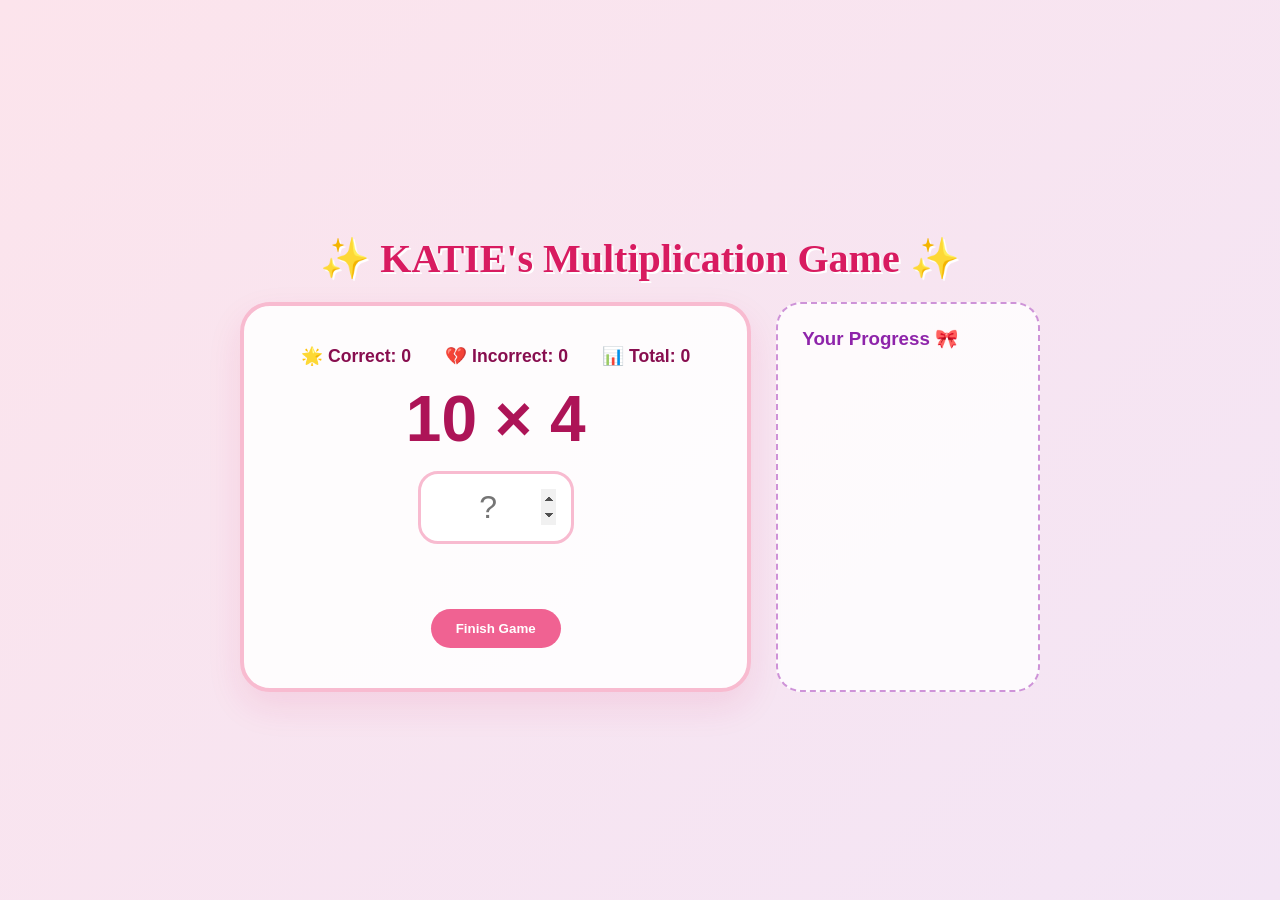
==== index.html @ 74494a63 "First AI project - Multiplication Game" ====
<!DOCTYPE html>
<html lang="en">
<head>
    <meta charset="UTF-8">
    <meta name="viewport" content="width=device-width, initial-scale=1.0">
    <title>KATIE's Multiplication Game</title>
    <link rel="stylesheet" href="style.css">
</head>
<body>

    <h1>✨ KATIE's Multiplication Game ✨</h1>

    <div class="main-wrapper">
        <div class="game-container" id="game-box">
            <div id="game-screen">
                <div class="score-board">
                    <span>🌟 Correct: <span id="score">0</span></span>
                    <span>💔 Incorrect: <span id="wrong-score">0</span></span>
                    <span>📊 Total: <span id="total">0</span></span>
                </div>
                
                <div class="problem" id="problem">...</div>
                
                <input type="number" id="answer" placeholder="?" autofocus>
                
                <div id="impact-msg" class="impact-msg"></div>
                
                <button onclick="showResults()">Finish Game</button>
            </div>

            <div id="results-screen">
                <h2 style="color: #d81b60;">Final Results! 👑</h2>
                <p>Correct: <span id="res-correct">0</span></p>
                <p>Incorrect: <span id="res-wrong">0</span></p>
                <p>Total: <span id="res-total">0</span></p>
                <p style="font-size: 2rem; color: #ad1457;">Accuracy: <span id="res-percent">0</span>%</p>
                <button onclick="location.reload()">Try Again!</button>
            </div>
        </div>

        <div class="history-container">
            <h3 style="margin-top:0; color: #8e24aa;">Your Progress 🎀</h3>
            <div class="history-list" id="history-list"></div>
        </div>
    </div>

<script src="script.js"></script>

</body>
</html>
---- style.css ----
body {
    font-family: 'Segoe UI', Tahoma, Geneva, Verdana, sans-serif;
    display: flex;
    flex-direction: column;
    justify-content: center;
    align-items: center;
    height: 100vh;
    margin: 0;
    background: linear-gradient(135deg, #fce4ec 0%, #f3e5f5 100%);
    color: #4a148c;
    transition: background-color 0.3s ease;
}

.flash-correct { background-color: #c8e6c9 !important; }
.flash-incorrect { background-color: #ffcdd2 !important; }

h1 {
    color: #d81b60;
    text-shadow: 2px 2px #ffffff;
    font-size: 2.5rem;
    margin-bottom: 20px;
    font-family: 'Comic Sans MS', 'cursive';
}

.main-wrapper {
    display: flex;
    gap: 25px;
    max-width: 800px;
    width: 95%;
}

.game-container {
    background: rgba(255, 255, 255, 0.9);
    padding: 2.5rem;
    border-radius: 30px;
    border: 4px solid #f8bbd0;
    box-shadow: 0 15px 35px rgba(216, 27, 96, 0.1);
    text-align: center;
    flex: 2;
    position: relative;
}

.history-container {
    background: rgba(255, 255, 255, 0.8);
    padding: 1.5rem;
    border-radius: 25px;
    border: 2px dashed #ce93d8;
    flex: 1;
    display: flex;
    flex-direction: column;
    max-height: 420px;
}

.problem {
    font-size: 4rem;
    font-weight: bold;
    margin: 15px 0;
    color: #ad1457;
}

input {
    font-size: 2rem;
    width: 120px;
    padding: 15px;
    border: 3px solid #f8bbd0;
    border-radius: 20px;
    text-align: center;
    outline: none;
    color: #ad1457;
}

.score-board {
    display: flex;
    justify-content: space-around;
    font-weight: bold;
    margin-bottom: 15px;
    color: #880e4f;
    font-size: 1.1rem;
}

.impact-msg {
    font-size: 1.2rem;
    font-weight: bold;
    height: 30px;
    margin-top: 10px;
}

button {
    margin-top: 25px;
    padding: 12px 25px;
    background-color: #f06292;
    color: white;
    border: none;
    border-radius: 50px;
    cursor: pointer;
    font-weight: bold;
}

.history-list { overflow-y: auto; text-align: left; margin-top: 10px; }
.history-item { padding: 8px; border-bottom: 1px solid #fce4ec; }
.history-success { color: #43a047; font-weight: bold; }
.history-fail { color: #e91e63; font-weight: bold; }

#results-screen { display: none; }
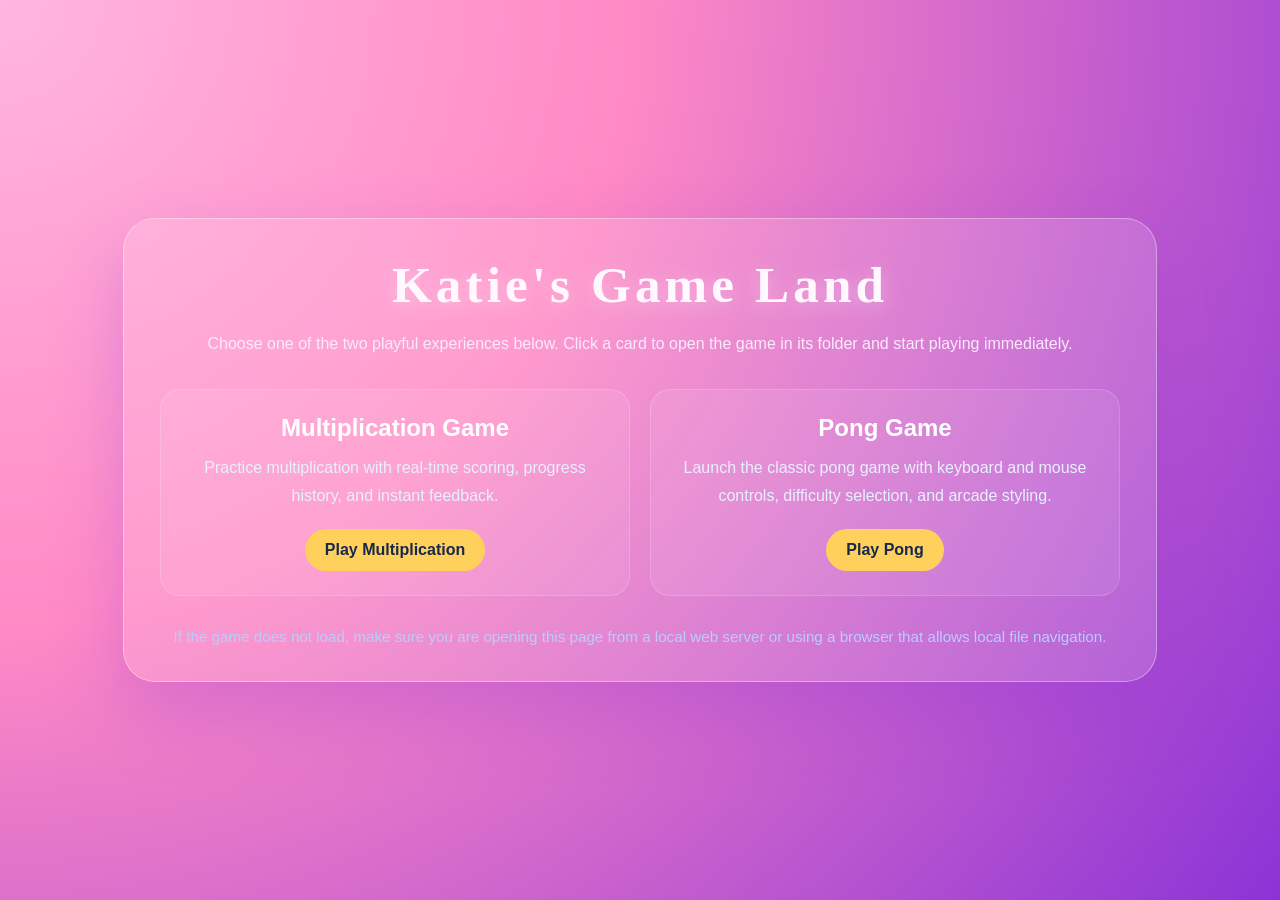
==== commit e97d8f9c: "Add main page Co-authored-by: Copilot <copilot@github.com>" ====
--- a/index.html
+++ b/index.html
@@ -1,50 +1,113 @@
-<!DOCTYPE html>
+﻿<!DOCTYPE html>
 <html lang="en">
 <head>
-    <meta charset="UTF-8">
-    <meta name="viewport" content="width=device-width, initial-scale=1.0">
-    <title>KATIE's Multiplication Game</title>
-    <link rel="stylesheet" href="style.css">
+  <meta charset="UTF-8">
+  <meta name="viewport" content="width=device-width, initial-scale=1.0">
+  <title>Katie's Game Land</title>
+  <style>
+    body {
+      margin: 0;
+      min-height: 100vh;
+      display: flex;
+      justify-content: center;
+      align-items: center;
+      font-family: 'Segoe UI', Arial, sans-serif;
+      background: radial-gradient(circle at top left, #ffb6e0 0%, #ff8ac5 40%, #8b33d6 100%);
+      color: #ffffff;
+    }
+    .app-shell {
+      width: min(100%, 960px);
+      padding: 36px;
+      border-radius: 32px;
+      background: rgba(255,255,255,0.14);
+      box-shadow: 0 30px 70px rgba(139, 51, 214, 0.28);
+      backdrop-filter: blur(14px);
+      text-align: center;
+      border: 1px solid rgba(255,255,255,0.35);
+    }
+    h1 {
+      margin: 0 0 16px;
+      font-size: clamp(2.4rem, 4vw, 4.2rem);
+      letter-spacing: 0.08em;
+      color: #fff9ff;
+      text-shadow: 0 4px 20px rgba(255, 255, 255, 0.35);
+      font-family: 'Brush Script MT', cursive;
+    }
+    p {
+      margin: 0 0 32px;
+      color: #fbe9ff;
+      font-size: 1rem;
+      line-height: 1.7;
+    }
+    .grid {
+      display: grid;
+      grid-template-columns: repeat(auto-fit, minmax(240px, 1fr));
+      gap: 20px;
+    }
+    .card {
+      padding: 24px;
+      border-radius: 20px;
+      border: 1px solid rgba(255,255,255,0.16);
+      background: rgba(255,255,255,0.08);
+      transition: transform 0.3s ease, background 0.3s ease, border-color 0.3s ease;
+    }
+    .card:hover {
+      transform: translateY(-6px);
+      background: rgba(255,255,255,0.14);
+      border-color: rgba(255,255,255,0.30);
+    }
+    .card h2 {
+      margin: 0 0 12px;
+      font-size: 1.5rem;
+    }
+    .card p {
+      margin: 0 0 20px;
+      color: #e8f0ff;
+    }
+    .card a {
+      display: inline-flex;
+      align-items: center;
+      justify-content: center;
+      padding: 12px 20px;
+      border-radius: 999px;
+      border: none;
+      text-decoration: none;
+      font-weight: 700;
+      color: #182848;
+      background: #ffd15c;
+      transition: transform 0.2s ease, box-shadow 0.2s ease;
+    }
+    .card a:hover {
+      transform: translateY(-2px);
+      box-shadow: 0 14px 25px rgba(0,0,0,0.15);
+    }
+    .small-note {
+      margin-top: 32px;
+      font-size: 0.95rem;
+      color: #b8cdff;
+    }
+  </style>
 </head>
 <body>
+  <div class="app-shell">
+    <h1>Katie's Game Land</h1>
+    <p>Choose one of the two playful experiences below. Click a card to open the game in its folder and start playing immediately.</p>
 
-    <h1>✨ KATIE's Multiplication Game ✨</h1>
+    <div class="grid">
+      <article class="card">
+        <h2>Multiplication Game</h2>
+        <p>Practice multiplication with real-time scoring, progress history, and instant feedback.</p>
+        <a href="Multiplication%20Game/index.html">Play Multiplication</a>
+      </article>
 
-    <div class="main-wrapper">
-        <div class="game-container" id="game-box">
-            <div id="game-screen">
-                <div class="score-board">
-                    <span>🌟 Correct: <span id="score">0</span></span>
-                    <span>💔 Incorrect: <span id="wrong-score">0</span></span>
-                    <span>📊 Total: <span id="total">0</span></span>
-                </div>
-                
-                <div class="problem" id="problem">...</div>
-                
-                <input type="number" id="answer" placeholder="?" autofocus>
-                
-                <div id="impact-msg" class="impact-msg"></div>
-                
-                <button onclick="showResults()">Finish Game</button>
-            </div>
-
-            <div id="results-screen">
-                <h2 style="color: #d81b60;">Final Results! 👑</h2>
-                <p>Correct: <span id="res-correct">0</span></p>
-                <p>Incorrect: <span id="res-wrong">0</span></p>
-                <p>Total: <span id="res-total">0</span></p>
-                <p style="font-size: 2rem; color: #ad1457;">Accuracy: <span id="res-percent">0</span>%</p>
-                <button onclick="location.reload()">Try Again!</button>
-            </div>
-        </div>
-
-        <div class="history-container">
-            <h3 style="margin-top:0; color: #8e24aa;">Your Progress 🎀</h3>
-            <div class="history-list" id="history-list"></div>
-        </div>
+      <article class="card">
+        <h2>Pong Game</h2>
+        <p>Launch the classic pong game with keyboard and mouse controls, difficulty selection, and arcade styling.</p>
+        <a href="Pong%20Game/index.html">Play Pong</a>
+      </article>
     </div>
 
-<script src="script.js"></script>
-
+    <div class="small-note">If the game does not load, make sure you are opening this page from a local web server or using a browser that allows local file navigation.</div>
+  </div>
 </body>
-</html>+</html>
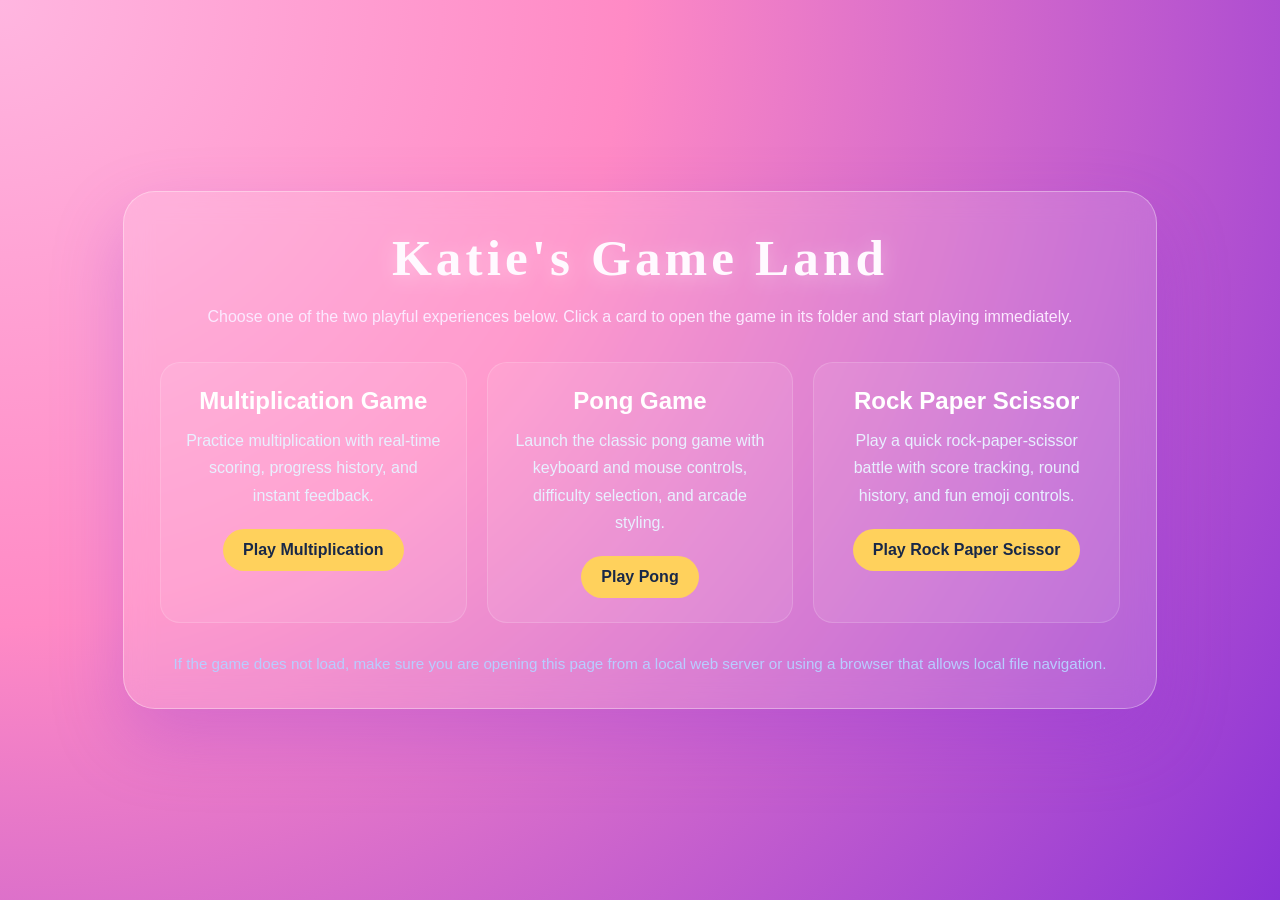
==== commit 3fb0b982: "Add Rock Paper Scissor page in the main page Co-authored-by: Copilot <copilot@github.com>" ====
--- a/index.html
+++ b/index.html
@@ -105,6 +105,12 @@
         <p>Launch the classic pong game with keyboard and mouse controls, difficulty selection, and arcade styling.</p>
         <a href="Pong%20Game/index.html">Play Pong</a>
       </article>
+
+      <article class="card">
+        <h2>Rock Paper Scissor</h2>
+        <p>Play a quick rock-paper-scissor battle with score tracking, round history, and fun emoji controls.</p>
+        <a href="Rock%20Paper%20Scissor/index.html">Play Rock Paper Scissor</a>
+      </article>
     </div>
 
     <div class="small-note">If the game does not load, make sure you are opening this page from a local web server or using a browser that allows local file navigation.</div>
